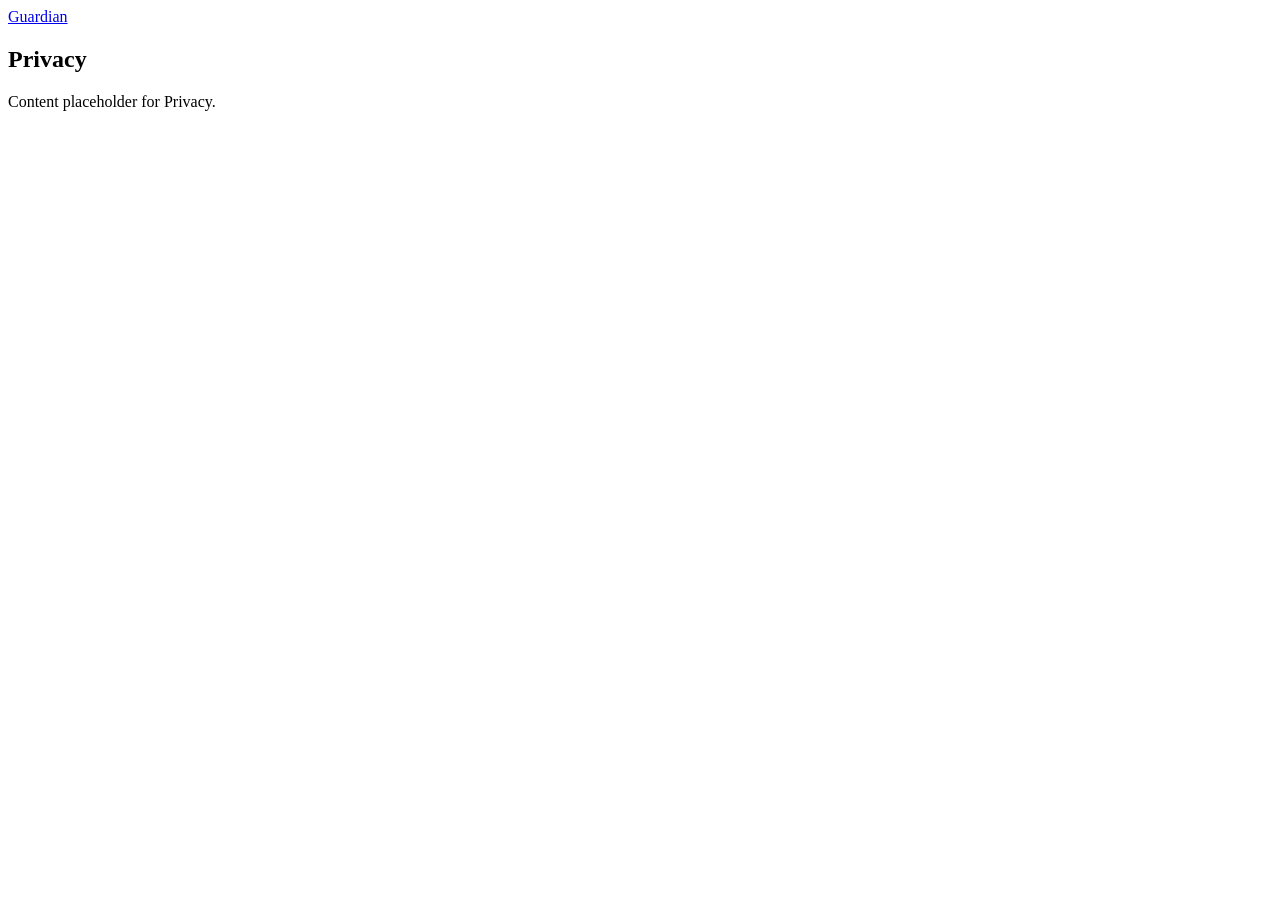
==== privacy.html @ a62c824c "Add files via upload" ====
<!doctype html><html><head><link rel='stylesheet' href='assets/style.css'></head><body><header><a href='index.html'>Guardian</a></header><section><h1>Privacy</h1><p>Content placeholder for Privacy.</p></section></body></html>
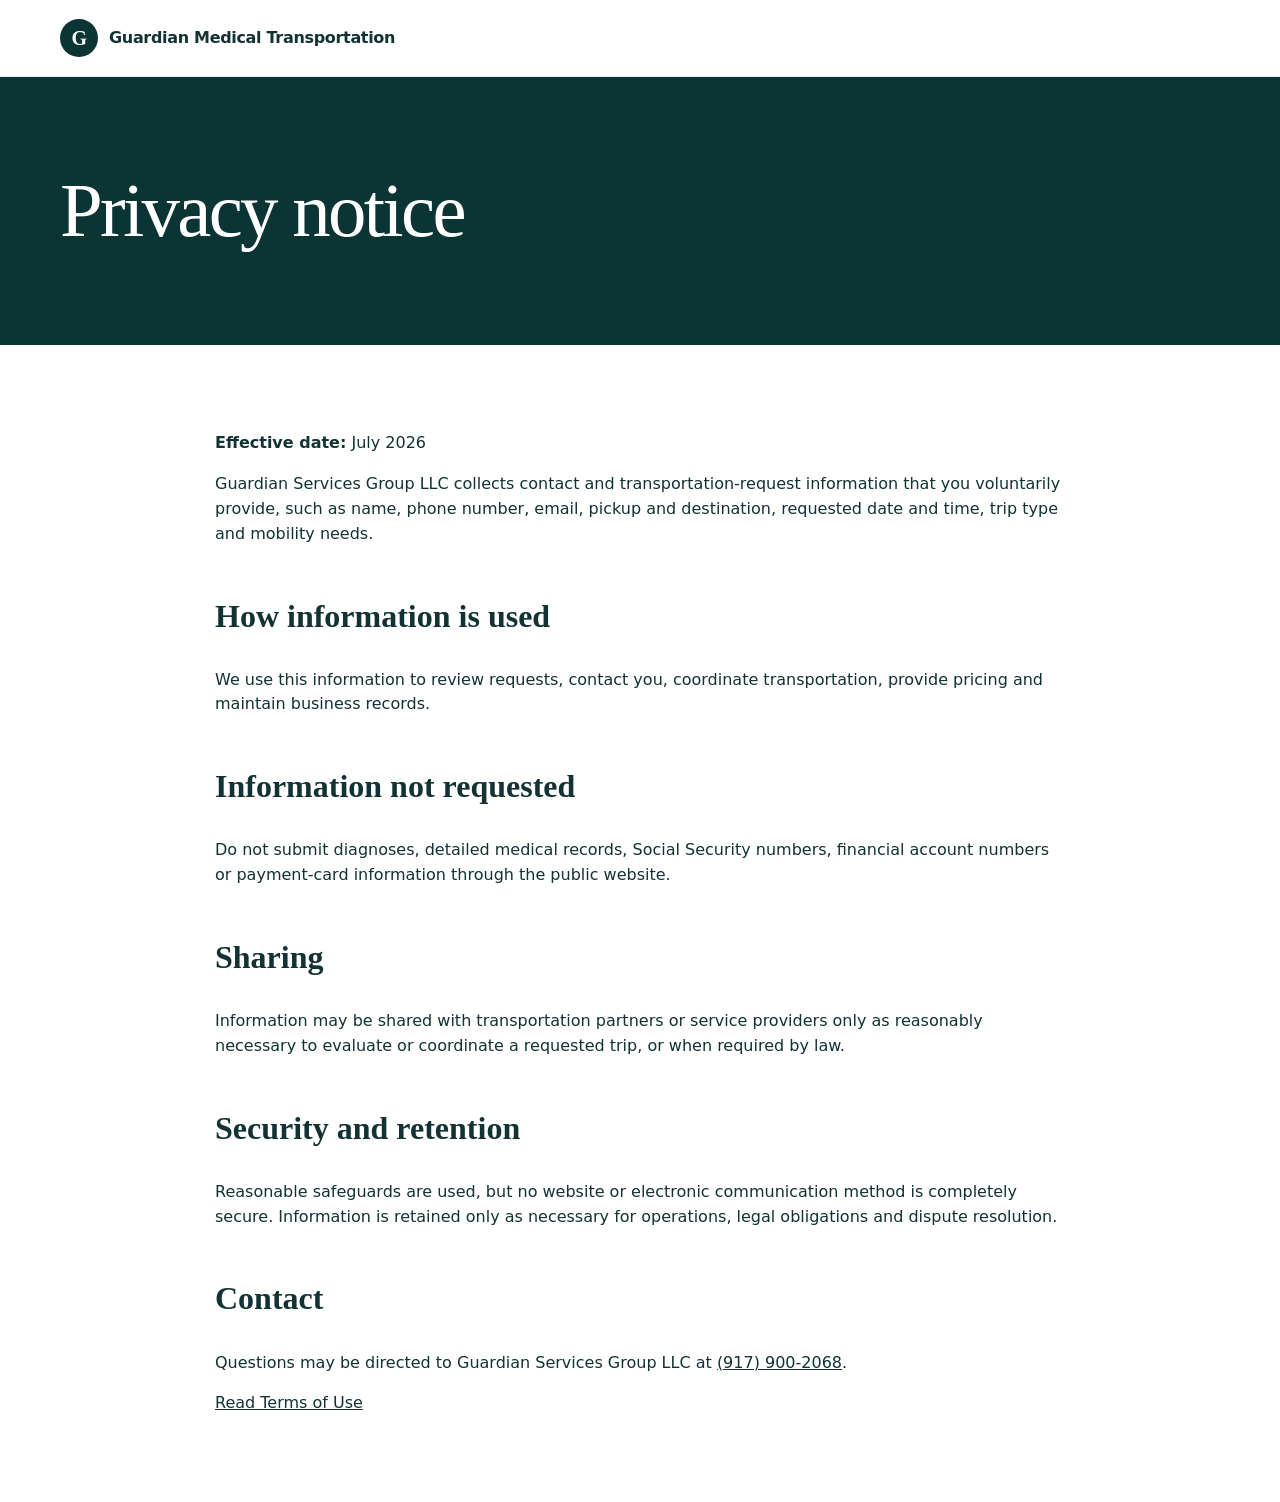
==== commit 6444598f: "Add files via upload" ====
--- a/privacy.html
+++ b/privacy.html
@@ -1 +1 @@
-<!doctype html><html><head><link rel='stylesheet' href='assets/style.css'></head><body><header><a href='index.html'>Guardian</a></header><section><h1>Privacy</h1><p>Content placeholder for Privacy.</p></section></body></html>+<!doctype html><html lang="en"><head><meta charset="utf-8"><meta name="viewport" content="width=device-width,initial-scale=1"><title>Privacy Notice | Guardian Services Group LLC</title><link rel="stylesheet" href="assets/site.css"></head><body><header class="site-header"><div class="container nav"><a class="brand" href="index.html"><span class="brand-mark">G</span><span>Guardian Medical Transportation</span></a></div></header><main><section class="page-hero"><div class="container"><h1>Privacy notice</h1></div></section><section class="content"><div class="container prose"><p><strong>Effective date:</strong> July 2026</p><p>Guardian Services Group LLC collects contact and transportation-request information that you voluntarily provide, such as name, phone number, email, pickup and destination, requested date and time, trip type and mobility needs.</p><h2>How information is used</h2><p>We use this information to review requests, contact you, coordinate transportation, provide pricing and maintain business records.</p><h2>Information not requested</h2><p>Do not submit diagnoses, detailed medical records, Social Security numbers, financial account numbers or payment-card information through the public website.</p><h2>Sharing</h2><p>Information may be shared with transportation partners or service providers only as reasonably necessary to evaluate or coordinate a requested trip, or when required by law.</p><h2>Security and retention</h2><p>Reasonable safeguards are used, but no website or electronic communication method is completely secure. Information is retained only as necessary for operations, legal obligations and dispute resolution.</p><h2>Contact</h2><p>Questions may be directed to Guardian Services Group LLC at <a href="tel:9179002068">(917) 900-2068</a>.</p><p><a href="terms.html">Read Terms of Use</a></p></div></section></main></body></html>
--- a/assets/site.css
+++ b/assets/site.css
@@ -0,0 +1,4 @@
+:root{--ink:#123233;--deep:#0b3434;--green:#1f6b66;--mint:#dff2ec;--cream:#f7f3ea;--white:#fff;--line:#d8e3df;--muted:#627675;--accent:#d79b52;--shadow:0 18px 50px rgba(12,52,52,.12)}
+*{box-sizing:border-box}html{scroll-behavior:smooth}body{margin:0;font-family:Inter,ui-sans-serif,system-ui,-apple-system,BlinkMacSystemFont,"Segoe UI",sans-serif;color:var(--ink);background:#fff;line-height:1.55}a{color:inherit}img{display:block;width:100%;height:100%;object-fit:cover}.container{width:min(1160px,calc(100% - 40px));margin:auto}.skip{position:absolute;left:-999px;top:0}.skip:focus{left:12px;top:12px;background:#fff;padding:10px;z-index:1000}.topbar{background:var(--deep);color:#dcebea;font-size:.86rem}.topbar .container{display:flex;justify-content:space-between;gap:20px;padding:8px 0}.site-header{position:sticky;top:0;background:rgba(255,255,255,.96);backdrop-filter:blur(12px);z-index:50;border-bottom:1px solid rgba(18,50,51,.08)}.nav{min-height:76px;display:flex;align-items:center;justify-content:space-between;gap:24px}.brand{display:flex;align-items:center;gap:11px;text-decoration:none;font-weight:800;letter-spacing:-.02em}.brand-mark{width:38px;height:38px;border-radius:50%;display:grid;place-items:center;background:var(--deep);color:#fff;font-family:Georgia,serif;font-size:1.25rem}.nav-links{display:flex;align-items:center;gap:24px}.nav-links a{text-decoration:none;font-weight:650;font-size:.95rem}.menu-button{display:none;border:0;background:transparent;font-size:1.6rem}.button{display:inline-flex;align-items:center;justify-content:center;gap:8px;padding:12px 18px;border-radius:999px;text-decoration:none;border:1px solid transparent;font-weight:750;cursor:pointer;font:inherit}.button-primary{background:var(--accent);color:#1e2d2d}.button-dark{background:var(--deep);color:#fff}.button-light{background:var(--mint);color:var(--deep)}.button-soft{background:#f3f7f5;color:var(--deep);border-color:var(--line)}.button-ghost{border-color:rgba(255,255,255,.6);color:#fff}.hero{position:relative;min-height:700px;color:#fff;overflow:hidden;background:linear-gradient(110deg,rgba(7,43,43,.97),rgba(7,43,43,.77)),radial-gradient(circle at 80% 30%,#5d8c84,#163f3e 65%)}.hero>picture{position:absolute;inset:0;opacity:.16}.hero-inner{position:relative;display:grid;grid-template-columns:1.35fr .65fr;gap:70px;align-items:center;min-height:700px;padding:76px 0}.eyebrow{text-transform:uppercase;letter-spacing:.16em;font-weight:800;font-size:.75rem;color:var(--accent);margin-bottom:14px}.hero h1,.section h2,.page-hero h1{font-family:Georgia,"Times New Roman",serif;font-weight:500;line-height:1.02;letter-spacing:-.035em}.hero h1{font-size:clamp(3.5rem,7vw,6.7rem);margin:0 0 22px;max-width:750px}.hero-lead{font-size:1.2rem;max-width:690px;color:#e3efec}.hero-actions{display:flex;flex-wrap:wrap;gap:12px;margin:30px 0}.hero-proof{display:flex;gap:30px;flex-wrap:wrap;margin-top:36px}.hero-proof span{display:grid;color:#c9ddda;font-size:.82rem}.hero-proof strong{color:#fff;font-size:.95rem}.trip-card{background:rgba(255,255,255,.95);color:var(--ink);padding:28px;border-radius:26px;box-shadow:var(--shadow)}.card-heading{display:flex;align-items:center;justify-content:space-between}.card-heading h2{font-family:Georgia,serif;margin:0;font-size:1.7rem}.live-dot{width:10px;height:10px;border-radius:50%;background:#36a66b;box-shadow:0 0 0 6px rgba(54,166,107,.13)}.route{display:flex;gap:18px;margin:30px 0}.route-rail{display:flex;flex-direction:column;align-items:center}.route-rail:after{content:"";width:1px;background:#9eb5b1;height:54px;order:1}.route-dot{width:12px;height:12px;border-radius:50%;border:3px solid var(--green);background:#fff;z-index:1}.route-dot:last-child{order:2}.route-copy{display:grid;gap:26px}.route-copy small{display:block;color:var(--muted)}.section{padding:90px 0}.section-head{display:flex;justify-content:space-between;gap:50px;align-items:end;margin-bottom:38px}.section-head h2,.split-copy h2,.process-intro h2,.booking-copy h2,.faq-title h2{font-size:clamp(2.3rem,4vw,4rem);margin:0;max-width:760px}.section-head>p{max-width:430px;color:var(--muted)}.service-grid{display:grid;grid-template-columns:repeat(12,1fr);gap:18px}.service-card{grid-column:span 4;border:1px solid var(--line);padding:26px;border-radius:22px;min-height:250px;background:#fff}.service-card.featured{grid-column:span 8;background:var(--cream)}.service-card h3{font-family:Georgia,serif;font-size:1.55rem;margin:28px 0 10px}.service-card p{color:var(--muted)}.service-label{font-size:.75rem;font-weight:800;text-transform:uppercase;letter-spacing:.11em}.service-icon{float:right;font-size:1.4rem}.standard{background:var(--cream)}.standard-grid{display:grid;grid-template-columns:1fr 1fr;gap:70px;align-items:center}.editorial-photo{min-height:560px;border-radius:28px;overflow:hidden;position:relative;background:linear-gradient(135deg,#b6d1c8,#4c746e)}.editorial-photo img{opacity:.3}.photo-caption{position:absolute;left:22px;right:22px;bottom:22px;background:rgba(255,255,255,.92);padding:18px;border-radius:16px}.photo-caption strong{display:block}.split-copy>p,.process-intro>p,.booking-copy>p{font-size:1.05rem;color:var(--muted)}.promise{display:flex;gap:18px;padding:20px 0;border-top:1px solid #d9d4c8}.promise-number{font-weight:800;color:var(--green)}.promise h3{margin:0 0 4px}.promise p{margin:0;color:var(--muted)}.process-grid{display:grid;grid-template-columns:.8fr 1.2fr;gap:90px}.steps{display:grid;gap:14px}.step-card{display:flex;gap:20px;border:1px solid var(--line);border-radius:18px;padding:20px}.step-number{font-weight:900;color:var(--green)}.step-card h3{margin:0}.step-card p{margin:5px 0 0;color:var(--muted)}.audiences{background:var(--deep);color:#fff}.audience-grid{display:grid;grid-template-columns:repeat(4,1fr);gap:16px}.audience-card{border:1px solid rgba(255,255,255,.18);padding:24px;border-radius:18px}.audience-card p{color:#c6d8d6}.audience-icon{font-size:1.6rem}.booking{background:#edf6f2}.booking-grid{display:grid;grid-template-columns:.75fr 1.25fr;gap:60px;align-items:start}.phone-block{margin-top:30px;padding:22px;border-left:4px solid var(--accent);background:#fff}.phone-block>*{display:block}.phone-block strong{font-size:1.6rem}.wizard{background:#fff;border-radius:24px;padding:28px;box-shadow:var(--shadow)}.progress{display:grid;grid-template-columns:repeat(4,1fr);gap:8px;margin-bottom:28px}.progress span{height:5px;background:#e2e9e6;border-radius:999px}.progress span.active{background:var(--green)}.panel{display:none}.panel.active{display:block}.panel h3{font-family:Georgia,serif;font-size:2rem;margin:0}.choices{display:grid;grid-template-columns:1fr 1fr;gap:10px;margin:20px 0}.choice{padding:16px;border:1px solid var(--line);background:#fff;border-radius:14px;text-align:left;font-weight:700;cursor:pointer}.choice.selected{background:var(--mint);border-color:var(--green)}.field-grid{display:grid;grid-template-columns:1fr 1fr;gap:14px;margin:20px 0}.field.full{grid-column:1/-1}label{display:block;font-size:.85rem;font-weight:800;margin-bottom:6px}input,select,textarea{width:100%;padding:13px;border:1px solid #cbd8d4;border-radius:11px;font:inherit;background:#fff}textarea{min-height:110px;resize:vertical}.form-actions{display:flex;justify-content:space-between;gap:12px;margin-top:20px}.form-note{font-size:.8rem;color:var(--muted)}.confirmation{display:none;margin-top:20px;border-top:1px solid var(--line);padding-top:20px}.confirmation.visible{display:block}.request-summary{white-space:pre-wrap;background:#f5f8f7;padding:14px;border-radius:12px;margin:12px 0;font-size:.88rem}.confirmation-actions{display:flex;flex-wrap:wrap;gap:8px}.faq-grid{display:grid;grid-template-columns:.7fr 1.3fr;gap:70px}.faq-grid details{border-bottom:1px solid var(--line);padding:18px 0}.faq-grid summary{font-weight:800;cursor:pointer}.faq-grid p{color:var(--muted)}.site-footer{background:#082c2c;color:#fff;padding:60px 0 24px}.footer-grid{display:grid;grid-template-columns:2fr 1fr 1fr;gap:40px}.footer-grid a,.footer-grid span{display:block;text-decoration:none;color:#c7d8d6;margin:8px 0}.legal{border-top:1px solid rgba(255,255,255,.15);margin-top:38px;padding-top:20px;color:#9fb6b4;font-size:.8rem}.mobile-bar{display:none}.page-hero{padding:95px 0;background:var(--deep);color:#fff}.page-hero h1{font-size:clamp(3rem,6vw,5.5rem);margin:0}.content{padding:70px 0}.content-grid{display:grid;grid-template-columns:1fr 1fr;gap:30px}.info-card{padding:26px;border:1px solid var(--line);border-radius:20px}.prose{max-width:850px}.prose h2{font-family:Georgia,serif;font-size:2rem;margin-top:45px}.notice{padding:16px;border-radius:14px;background:var(--cream)}
+@media(max-width:900px){.nav-links{display:none;position:absolute;top:76px;left:0;right:0;background:#fff;padding:20px;flex-direction:column;align-items:flex-start;border-bottom:1px solid var(--line)}.nav-links.open{display:flex}.menu-button{display:block}.hero-inner,.standard-grid,.process-grid,.booking-grid,.faq-grid{grid-template-columns:1fr}.hero-inner{gap:20px}.trip-card{max-width:520px}.service-card,.service-card.featured{grid-column:span 6}.audience-grid{grid-template-columns:1fr 1fr}.section-head{display:block}.footer-grid{grid-template-columns:1fr 1fr}.footer-grid>div:first-child{grid-column:1/-1}}
+@media(max-width:650px){.topbar .container{display:block;text-align:center}.topbar span:last-child{display:none}.container{width:min(100% - 28px,1160px)}.hero,.hero-inner{min-height:auto}.hero-inner{padding:64px 0}.hero h1{font-size:3.35rem}.hero-proof{display:grid;gap:14px}.section{padding:65px 0}.service-card,.service-card.featured{grid-column:1/-1}.audience-grid,.choices,.field-grid,.content-grid{grid-template-columns:1fr}.field.full{grid-column:auto}.footer-grid{grid-template-columns:1fr}.footer-grid>div:first-child{grid-column:auto}.mobile-bar{position:fixed;display:grid;grid-template-columns:1fr 1fr;gap:8px;bottom:0;left:0;right:0;background:#fff;padding:10px;z-index:70;box-shadow:0 -8px 30px rgba(0,0,0,.13)}body{padding-bottom:72px}.button{padding:11px 14px}.editorial-photo{min-height:380px}}
